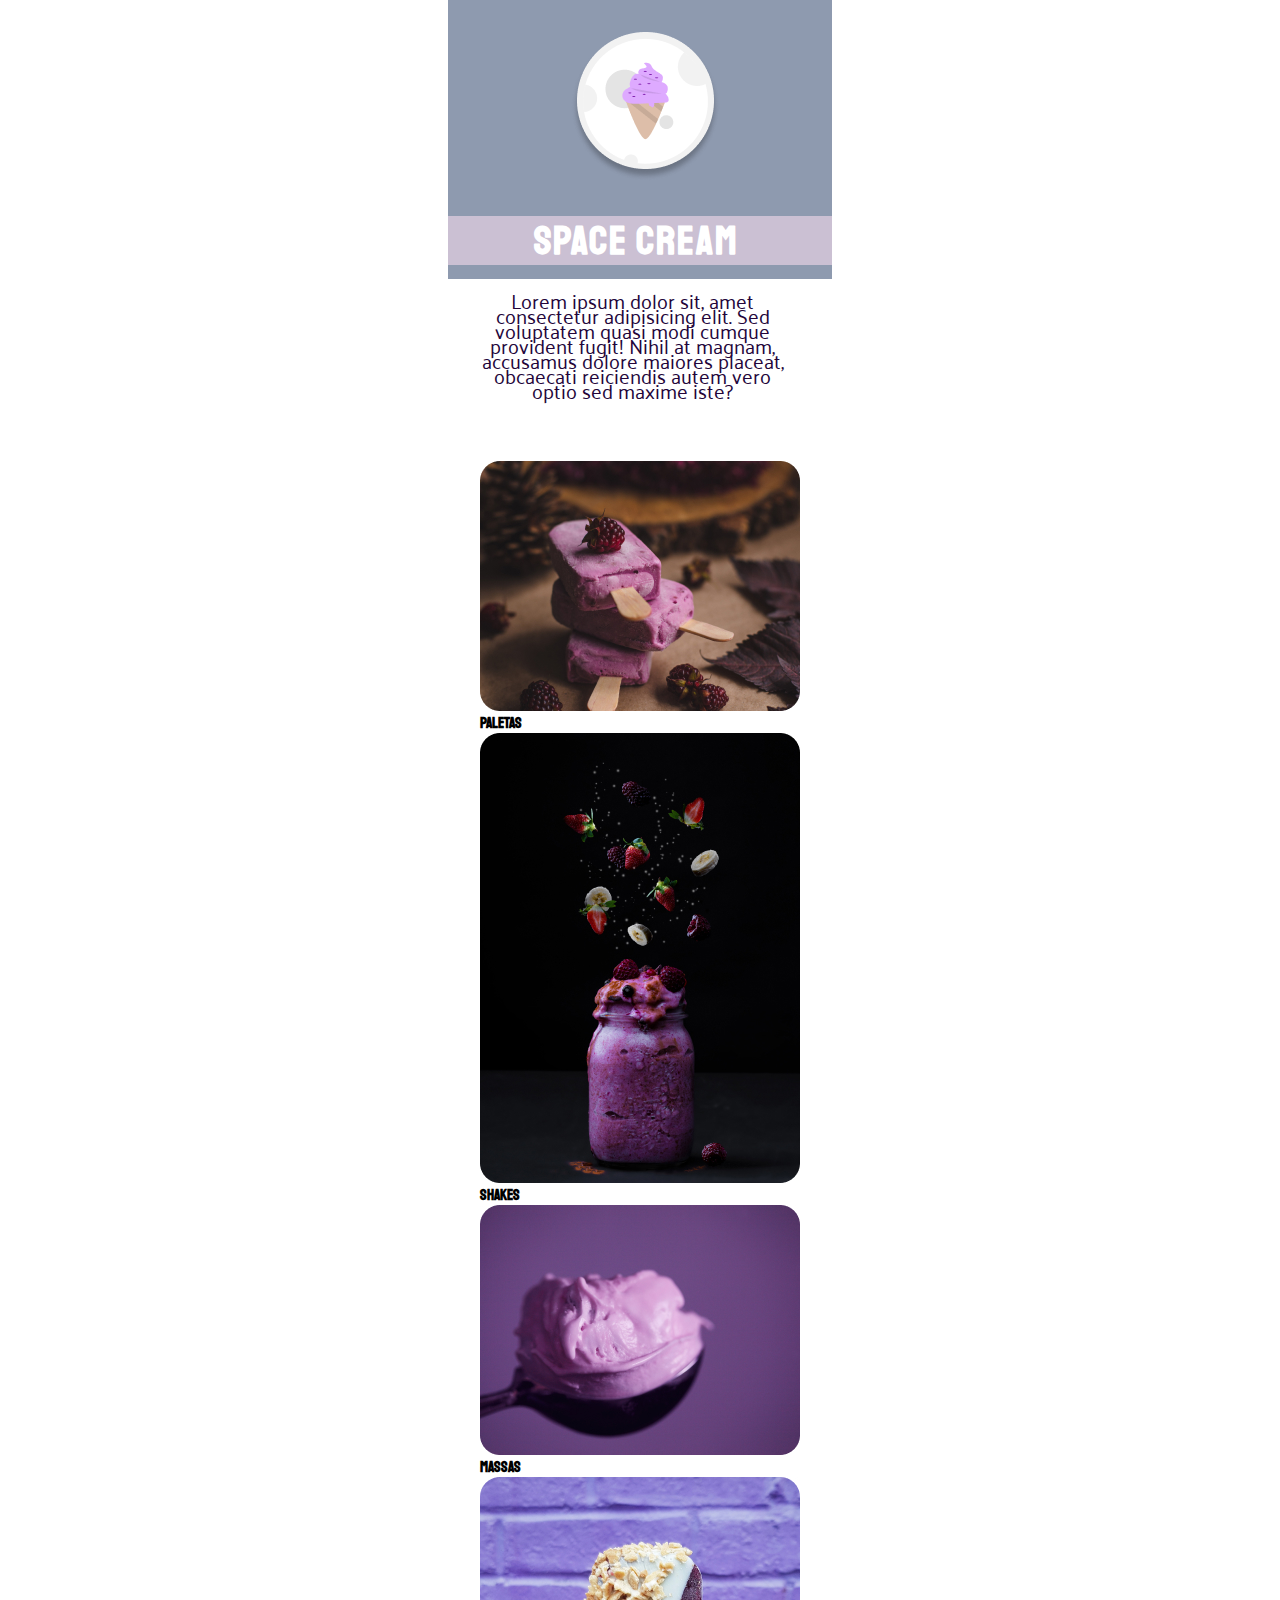
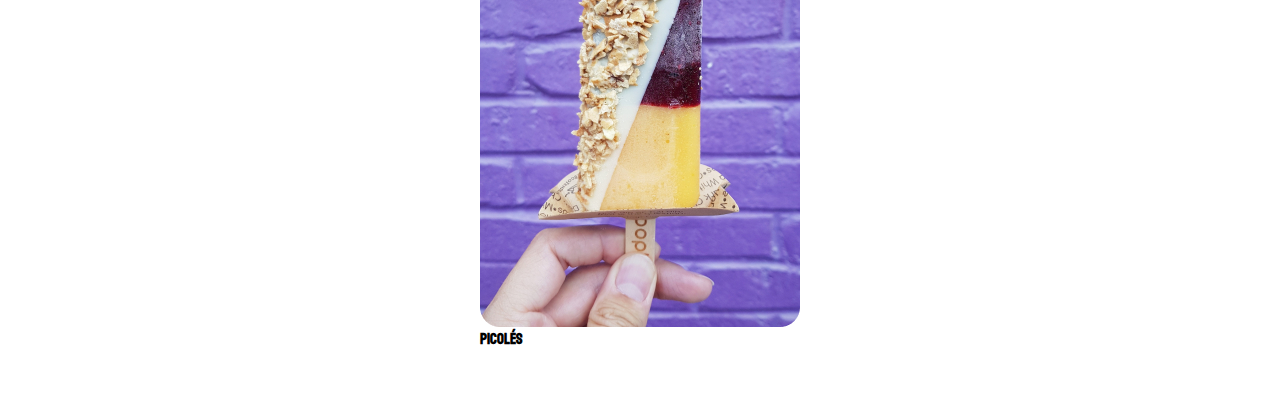
==== Desafio Mobile First/index.html @ a31183c7 "Initial commit" ====
<!DOCTYPE html>
<html lang="pt-br">

<head>
  <link rel="preconnect" href="https://fonts.googleapis.com">
  <link rel="preconnect" href="https://fonts.gstatic.com" crossorigin>
  <meta charset="UTF-8">
  <meta name="viewport" content="width=device-width, initial-scale=1.0">
  <title>Desafio Mobile First</title>

  
  <link href="https://fonts.googleapis.com/css2?family=Palanquin&family=Staatliches&display=swap" rel="stylesheet">
 
  <link rel="stylesheet" href="style.css">

</head>

<body>
  <div class="page">
    <header>
      <img src="logo.png" alt="Logo de um sorvete">
      <h1>SPACE CREAM</h1>
    </header>
    <main>
      <p>
        Lorem ipsum dolor sit, amet consectetur adipisicing elit. Sed voluptatem quasi modi cumque provident fugit!
        Nihil at magnam, accusamus dolore maiores placeat, obcaecati reiciendis autem vero optio sed maxime iste?
      </p>
      <div class="card">
        <img src="sorvete1.jpg" alt="três picolés">
        <h2>Paletas</h2>
      </div>
      <div class="card">
        <img src="sorvete2.jpg" alt="Um pote de sorvete e várias frutas voando">
        <h2>Shakes</h2>
      </div>
      <div class="card">
        <img src="sorvete3.jpg" alt="Um colher com sorvete">
        <h2>Massas</h2>
      </div>
      <div class="card">
        <img src="sorvete4.jpg" alt="Um picolé">
        <h2>Picolés</h2>
      </div>
  </div>
  </main>

</body>

</html>
---- Desafio Mobile First/style.css ----
* {
  margin: 0;
  padding: 0;
  box-sizing: border-box;
}

:root {
  font-size: 62.5%;
}

body {
  width: 38.4rem ;
  margin: 0 auto;
  font-family: 'Staatliches', cursive;
}

header {
  background: #8E9AAF ;
  height: 27.9rem;
}

header img {
  margin: 3.2rem 12.3rem;
}

h1 {
padding: 0.8rem 8.6rem;
background: #CBC0D3;
height: 4.9rem;
color: #ffffff;
font-size: 4.0rem;
line-height: 3.4rem;
margin-bottom: 2.9rem;
letter-spacing: 0.05em;

}

main {
  width: 32.0rem;
  margin: 0 3.2rem 6.0rem;
}

main p {
  margin-bottom: 0 auto;
  padding: 1.4rem 0 6.3rem;
  width: 30.5rem;
  font-size: 2.0rem;
  font-family: 'Palanquin', sans-serif;
  color: #23053A;

  font-weight: 400;
  line-height: 1.5rem;
  
  display: flex;
  text-align: center;
}

.card {
  gap: 3.2rem;
}
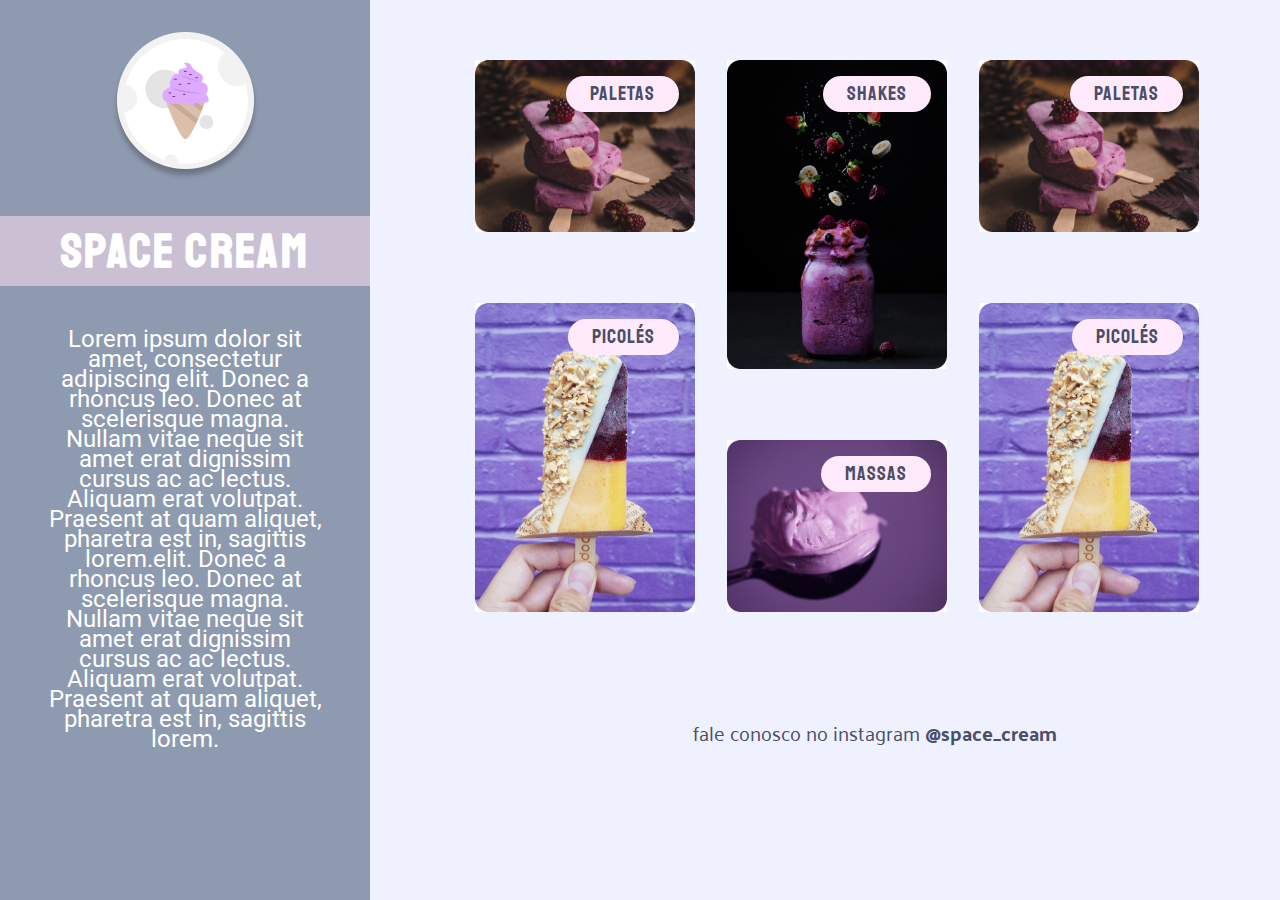
==== commit 5497a34f: "novos desafios" ====
--- a/Desafio Mobile First/index.html
+++ b/Desafio Mobile First/index.html
@@ -1,50 +1,66 @@
 <!DOCTYPE html>
-<html lang="pt-br">
-
+<html lang="p-br">
 <head>
   <link rel="preconnect" href="https://fonts.googleapis.com">
   <link rel="preconnect" href="https://fonts.gstatic.com" crossorigin>
+ 
   <meta charset="UTF-8">
   <meta name="viewport" content="width=device-width, initial-scale=1.0">
-  <title>Desafio Mobile First</title>
+  <title>Space Cream</title>
 
-  
+  <link rel="stylesheet" href="./style.css">
   <link href="https://fonts.googleapis.com/css2?family=Palanquin&family=Staatliches&display=swap" rel="stylesheet">
- 
-  <link rel="stylesheet" href="style.css">
-
+  <link href="https://fonts.googleapis.com/css2?family=Open+Sans:wght@700&family=Roboto&display=swap" rel="stylesheet">
+  <link href="https://fonts.googleapis.com/css2?family=Open+Sans&display=swap" rel="stylesheet">
 </head>
-
 <body>
   <div class="page">
     <header>
-      <img src="logo.png" alt="Logo de um sorvete">
-      <h1>SPACE CREAM</h1>
+      <div class="header-wrapper">
+        <img class="logo-mobile" src="logo.png" alt="logo Space Cream">
+        <img class="logo-desktop" src="logo.png" alt="logo Space Cream versão desktop">
+        <h1>SPACE CREAM</h1>
+
+        <p>Lorem ipsum dolor sit amet, consectetur adipiscing elit. Donec a rhoncus leo. Donec at scelerisque magna. Nullam vitae neque sit amet erat dignissim cursus ac ac lectus. Aliquam erat volutpat. Praesent at quam aliquet, pharetra est in, sagittis lorem.elit. Donec a rhoncus leo. Donec at scelerisque magna. Nullam vitae neque sit amet erat dignissim cursus ac ac lectus. Aliquam erat volutpat. Praesent at quam aliquet, pharetra est in, sagittis lorem.</p>
     </header>
+  </div>
+      
     <main>
-      <p>
-        Lorem ipsum dolor sit, amet consectetur adipisicing elit. Sed voluptatem quasi modi cumque provident fugit!
-        Nihil at magnam, accusamus dolore maiores placeat, obcaecati reiciendis autem vero optio sed maxime iste?
-      </p>
-      <div class="card">
-        <img src="sorvete1.jpg" alt="três picolés">
-        <h2>Paletas</h2>
+      <div class="img-wrapper figA">
+        <img src="sorvete1.jpg">
+        <h2 class="legend-img">PALETAS</h2>
       </div>
-      <div class="card">
-        <img src="sorvete2.jpg" alt="Um pote de sorvete e várias frutas voando">
-        <h2>Shakes</h2>
+      <div class="img-wrapper figB">
+        <img src="sorvete2.jpg">
+        <h2 class="legend-img">SHAKES</h2>
       </div>
-      <div class="card">
-        <img src="sorvete3.jpg" alt="Um colher com sorvete">
-        <h2>Massas</h2>
+      <div class="img-wrapper figA2">
+        <img src="sorvete1.jpg">
+        <h2 class="legend-img">PALETAS</h2>
       </div>
-      <div class="card">
-        <img src="sorvete4.jpg" alt="Um picolé">
-        <h2>Picolés</h2>
+      <div class="img-wrapper figD">
+        <img src="sorvete4.jpg">
+       <h2 class="legend-img">PICOLÉS</h2>
       </div>
-  </div>
-  </main>
-
+      <div class="img-wrapper figC">
+        <img src="sorvete3.jpg">
+        <h2 class="legend-img">MASSAS</h2>
+      </div>
+      <div class="img-wrapper figD2">
+        <img src="sorvete4.jpg">
+       <h2 class="legend-img">PICOLÉS</h2>
+      </div>
+     
+     
+    </main>
+    
+        <div class="mobile-hide">
+        <p>fale conosco no instagram
+        <a href="https://www.instagram.com/space_cream/">
+        <strong> @space_cream</strong>
+        </a></p>
+      </div>
+    </div>
+ 
 </body>
-
 </html>--- a/Desafio Mobile First/style.css
+++ b/Desafio Mobile First/style.css
@@ -5,56 +5,325 @@
 }
 
 :root {
-  font-size: 62.5%;
+  font-size: 62.5%; /*10px*/
+  --fc-primary: #ffffff;
+  --bc-top: #cbc0d3;
+  --bc-body: #eff1ff;
+  --bc-before: #8e9aaf;
+  --fc-legend: #4a4e69;
+  --bc-legend: #feeafa;
+}
+
+.page {
+  margin: 0 auto;
 }
 
 body {
-  width: 38.4rem ;
+  font-family: 'Staatliches', cursive;
+  background: var(--bc-body);
+}
+
+body::before {
+  content: '';
+  width: 100%;
+  height: 27.9rem;
+  background: var(--bc-before);
+  position: absolute;
+  top: 0;
+  left: 0;
+  z-index: -1;
+}
+
+header {
+  text-align: center;
+}
+
+header img {
+  margin: 3.2rem 0 3.2rem 0;
+}
+
+h1 {
+  font-size: 4rem;
+  line-height: 3.4rem;
+
+  letter-spacing: 0.05em;
+
+  color: var(--fc-primary);
+
+  background-color: var(--bc-top);
+
+  height: 4.9rem;
+
+  display: flex;
+  align-items: center;
+  justify-content: center;
+
+  margin-bottom: 2.9rem;
+}
+
+p {
+  font-family: 'Palanquin', sans-serif;
+
+  font-size: 2rem;
+  line-height: 1.5rem;
+
   margin: 0 auto;
-  font-family: 'Staatliches', cursive;
-}
-
-header {
-  background: #8E9AAF ;
-  height: 27.9rem;
-}
-
-header img {
-  margin: 3.2rem 12.3rem;
-}
-
-h1 {
-padding: 0.8rem 8.6rem;
-background: #CBC0D3;
-height: 4.9rem;
-color: #ffffff;
-font-size: 4.0rem;
-line-height: 3.4rem;
-margin-bottom: 2.9rem;
-letter-spacing: 0.05em;
-
-}
-
-main {
-  width: 32.0rem;
-  margin: 0 3.2rem 6.0rem;
-}
-
-main p {
-  margin-bottom: 0 auto;
   padding: 1.4rem 0 6.3rem;
+  text-align: center;
   width: 30.5rem;
-  font-size: 2.0rem;
-  font-family: 'Palanquin', sans-serif;
-  color: #23053A;
-
+}
+
+.last-img {
+  margin-bottom: 6rem;
+}
+
+.img-wrapper {
+  width: 32rem;
+  margin: auto;
+  position: relative;
+}
+
+.img-wrapper img {
+  width: 100%;
+  margin-bottom: 3.6rem;
+
+  animation-name: downtop;
+  animation-duration: 900ms;
+  animation-delay: 250ms;
+}
+
+.legend-img {
+  position: absolute;
+
+  top: 0;
+  right: 0;
+
+  color: var(--fc-legend);
   font-weight: 400;
-  line-height: 1.5rem;
+  font-size: 2rem;
+  line-height: 3.4rem;
+
+  letter-spacing: 0.05em;
+
+  background: var(--bc-legend);
+  border-radius: 2rem;
+
+  padding: 1px 2.4rem;
+  margin: 1.6rem 1.6rem 19.9rem 19.2rem;
+  width: fit-content;
+
+  animation-name: topdown;
+  animation-duration: 900ms;
+  animation-delay: 250ms;
+}
+
+@keyframes downtop {
+  0% {
+    opacity: 0;
+    transform: translateY(-15px);
+  }
+  100% {
+    opacity: 1;
+    transform: translateY(0);
+  }
+}
+
+@keyframes topdown {
+  0% {
+    opacity: 0;
+    transform: translateY(15px);
+  }
+  100% {
+    opacity: 1;
+    transform: translateY(0);
+  }
+}
+@media (max-width: 699px) {
+   .figA2, .figD2 {
+    display: none;
+  }
+  .mobile-hide {
+    display: none;
+  }
+}
+
+@media (min-width: 700px) {
+  header p {
+    width: 50rem;
+  }
+  main {
+    display: grid;
+    grid-template-columns: 1fr 1fr;
+    grid-template-areas:
+      'figA figB'
+      'figD figB'
+      'figD figC';
+  }
+  main div:nth-child(1) {
+    grid-area: figA;
+  }
+  main div:nth-child(2) {
+    grid-area: figB;
+  }
+  main div:nth-child(3) {
+    grid-area: figA2;
+  }
+  main div:nth-child(4) {
+    grid-area: figD;
+  }
+  main div:nth-child(5) {
+    grid-area: figC;
+  }
+  main div:nth-child(6) {
+    grid-area: figD2;
+  }
   
-  display: flex;
-  text-align: center;
-}
-
-.card {
-  gap: 3.2rem;
-}+  .mobile-hide {
+    line-height: 2.8rem;
+    font-family: 'Open Sans', sans-serif;
+    font-size: 1.4rem;
+    color: var(--fc-legend);
+  }
+
+  .mobile-hide p {
+    display: flex;
+    flex-direction: row;
+    width: 59.2rem;
+    gap: 0.5rem;
+    text-align: center;
+    align-items: center;
+    justify-content: center;
+  }
+
+  .mobile-hide a {
+    text-decoration: none;
+    color: var(--fc-legend);
+  }
+}
+
+@media (max-width: 899px) {
+  .logo-desktop {
+    display: none;
+  }
+   .figA2, .figD2 {
+    display: none;
+  }
+}
+
+@media (min-width: 900px) {
+  body::before {
+    content: '';
+    position: relative;
+  }
+
+  .page {
+    max-width: 128rem;
+  }
+
+  .logo-mobile {
+    display: none;
+  }
+
+  .header-wrapper {
+    position: absolute;
+    left: 0;
+    top: 0;
+
+    background-color: var(--bc-before);
+
+    width: 37rem;
+    height: 100vh;
+  }
+  h1 {
+    font-size: 4.8rem;
+    height: 7rem;
+  }
+  header p {
+    color: var(--fc-primary);
+    font-family: 'Roboto', sans-serif;
+    font-size: 2.4rem;
+    line-height: 2rem;
+
+    width: 27.5rem;
+  }
+ 
+  main {
+    display: grid;
+    grid-template-columns: 1fr 1fr 1fr;
+    grid-template-areas:
+      'figA figB figA2'
+      'figD figB figD2'
+      'figD figC figD2';
+
+    margin: 6rem 8.1rem 6rem 47.5rem;
+    gap: 3.2rem;
+  }
+   main div:nth-child(1) {
+    grid-area: figA;
+  }
+  main div:nth-child(2) {
+    grid-area: figB;
+  }
+  main div:nth-child(3) {
+    grid-area: figA2;
+  }
+  main div:nth-child(4) {
+    grid-area: figD;
+  }
+  main div:nth-child(5) {
+    grid-area: figC;
+  }
+  main div:nth-child(6) {
+    grid-area: figD2;
+  }
+
+  .img-wrapper {
+    width: 22rem;
+  }
+
+   @keyframes downtop {
+    0% {
+      opacity: 0;
+      transform: translateY(-15px);
+    }
+    100% {
+      opacity: 1;
+      transform: translateY(0);
+    }
+  }
+  
+  @keyframes topdown {
+    0% {
+      opacity: 0;
+      transform: translateY(15px);
+    }
+    100% {
+      opacity: 1;
+      transform: translateY(0);
+    }
+  }
+
+  .mobile-hide {
+    line-height: 2.8rem;
+    font-family: 'Open Sans', sans-serif;
+    font-size: 1.4rem;
+    color: var(--fc-legend);
+    
+    margin-left: 47rem;
+  }
+
+  .mobile-hide p {
+    display: flex;
+    flex-direction: row;
+    width: 59.2rem;
+    gap: 0.5rem;
+    text-align: center;
+    align-items: center;
+    justify-content: center;
+  }
+
+  .mobile-hide a {
+    text-decoration: none;
+    color: var(--fc-legend);
+  }
+}
